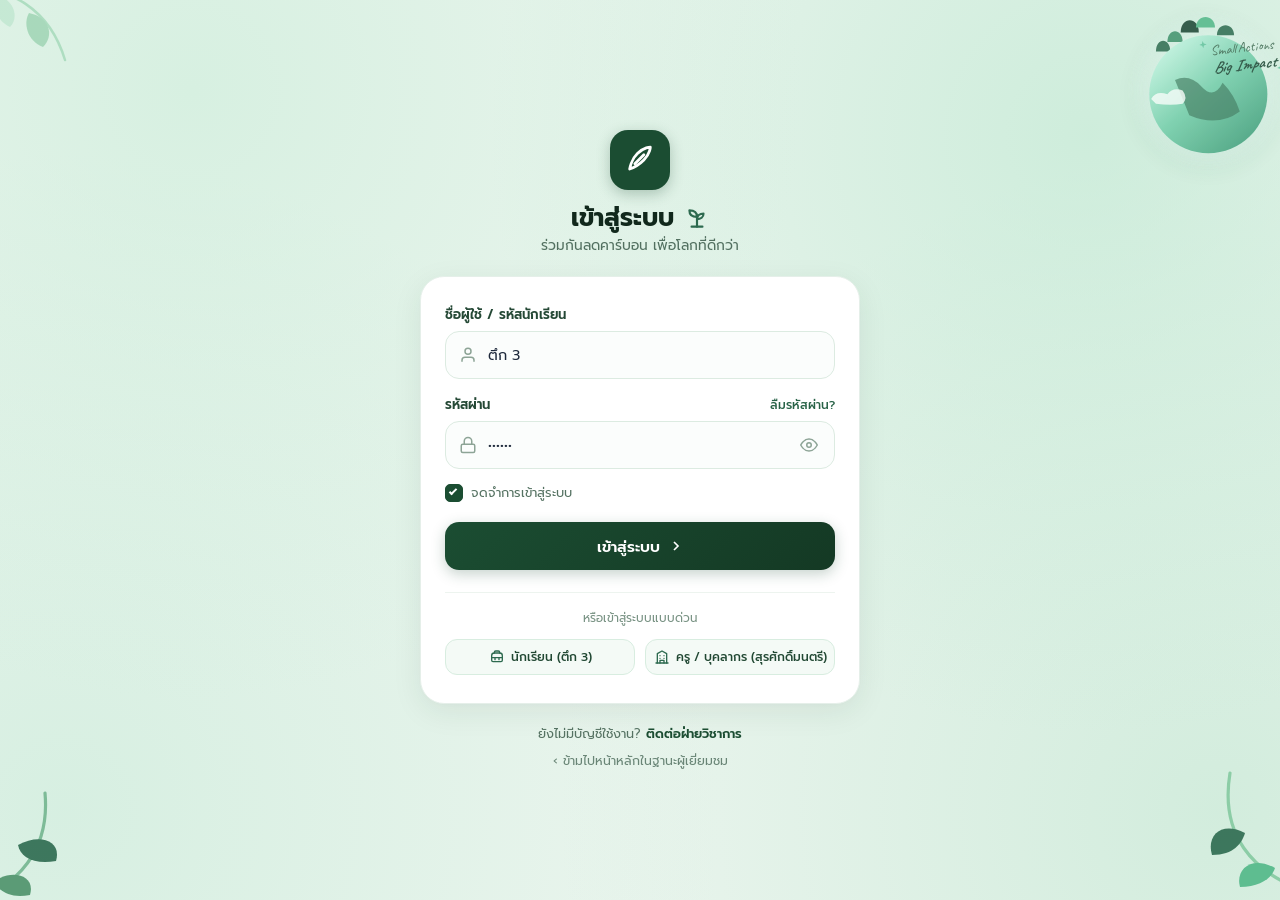
==== login.html @ 90982841 "Initial commit: FlukeBlind project files" ====
<!DOCTYPE html>
<html lang="th">
<head>
  <meta charset="UTF-8">
  <meta name="viewport" content="width=device-width, initial-scale=1.0, maximum-scale=1.0, user-scalable=no, viewport-fit=cover">
  <meta name="mobile-web-app-capable" content="yes">
  <meta name="apple-mobile-web-app-capable" content="yes">
  <meta name="apple-mobile-web-app-status-bar-style" content="black-translucent">
  <meta name="theme-color" content="#ebf5ee">
  <title>เข้าสู่ระบบ - ระบบติดตามการปล่อยคาร์บอน</title>
  
  <!-- Google Fonts: Prompt for Thai typography & Caveat for handwriting -->
  <link rel="preconnect" href="https://fonts.googleapis.com">
  <link rel="preconnect" href="https://fonts.gstatic.com" crossorigin>
  <link href="https://fonts.googleapis.com/css2?family=Prompt:ital,wght@0,300;0,400;0,500;0,600;0,700;1,400&family=Caveat:wght@600;700&display=swap" rel="stylesheet">
  <link rel="stylesheet" href="login.css">
</head>
<body>

  <!-- Natural Background Elements & Illustrations -->
  <div class="bg-decorations" aria-hidden="true">
    <!-- Top Right Earth Artwork -->
    <div class="decor-top-right">
      <div class="slogan-container">
        <span class="sparkle s1">
          <svg viewBox="0 0 24 24" fill="currentColor"><path d="M12 2l2.5 7.5L22 12l-7.5 2.5L12 22l-2.5-7.5L2 12l7.5-2.5L12 2z"/></svg>
        </span>
        <div class="slogan-handwritten">
          <span>Small Actions</span>
          <em>Big Impact</em>
        </div>
        <span class="sparkle s2">
          <svg viewBox="0 0 24 24" fill="currentColor"><path d="M12 2l2.5 7.5L22 12l-7.5 2.5L12 22l-2.5-7.5L2 12l7.5-2.5L12 2z"/></svg>
        </span>
      </div>
      <svg class="earth-art" viewBox="0 0 260 210" fill="none">
        <defs>
          <linearGradient id="globeGrad" x1="20%" y1="10%" x2="90%" y2="90%">
            <stop offset="0%" stop-color="#bbf0dc" />
            <stop offset="45%" stop-color="#72cca9" />
            <stop offset="100%" stop-color="#3d9b77" />
          </linearGradient>
          <radialGradient id="haloGrad" cx="50%" cy="50%" r="50%">
            <stop offset="50%" stop-color="#e2f6ee" stop-opacity="0.9" />
            <stop offset="100%" stop-color="#e2f6ee" stop-opacity="0" />
          </radialGradient>
        </defs>
        <circle cx="165" cy="115" r="85" fill="url(#haloGrad)" />
        <path d="M110 75 C110 60, 125 60, 125 75 Z" fill="#2d6a4f" />
        <path d="M122 65 C122 50, 138 50, 138 65 Z" fill="#40916c" />
        <path d="M136 55 C136 38, 155 38, 155 55 Z" fill="#1b4332" />
        <path d="M152 50 C152 35, 172 35, 172 50 Z" fill="#52b788" />
        <path d="M174 58 C174 44, 192 44, 192 58 Z" fill="#2d6a4f" />
        <circle cx="165" cy="120" r="62" fill="url(#globeGrad)" />
        <path d="M130 105 Q145 98 158 112 T180 108 Q192 120 198 138 Q175 155 145 142 Z" fill="#2d6a4f" opacity="0.65" />
        <path d="M105 125 Q110 116 122 120 Q128 112 138 116 Q144 124 138 130 Q126 132 110 130 Z" fill="#ffffff" opacity="0.8" />
      </svg>
    </div>

    <!-- Top Left Leaves -->
    <div class="decor-top-left">
      <svg width="190" height="190" viewBox="0 0 190 190" fill="none">
        <path d="M-10 15 C35 10 75 35 90 85" stroke="#a3d9b8" stroke-width="2.5" stroke-linecap="round"/>
        <path d="M22 20 C38 24 45 42 35 52 C22 46 16 30 22 20 Z" fill="#c0e6d0"/>
        <path d="M54 38 C74 42 80 60 68 72 C52 66 48 48 54 38 Z" fill="#9cd3b1"/>
      </svg>
    </div>

    <!-- Bottom Left Leaves -->
    <div class="decor-bottom-left">
      <svg width="170" height="170" viewBox="0 0 170 170" fill="none">
        <path d="M-15 160 C40 145 70 105 65 50" stroke="#74b590" stroke-width="3.2" stroke-linecap="round"/>
        <path d="M15 138 C32 126 56 132 50 152 C30 156 18 148 15 138 Z" fill="#4d926a"/>
        <path d="M38 102 C60 90 82 98 76 118 C54 122 40 114 38 102 Z" fill="#2d6a4f"/>
      </svg>
    </div>

    <!-- Bottom Right Leaves -->
    <div class="decor-bottom-right">
      <svg width="180" height="180" viewBox="0 0 180 180" fill="none">
        <path d="M190 160 C130 140 100 100 110 40" stroke="#84c9a0" stroke-width="3.2" stroke-linecap="round"/>
        <path d="M155 135 C132 122 115 136 120 154 C140 154 152 145 155 135 Z" fill="#52b788"/>
        <path d="M125 100 C102 88 86 102 92 122 C114 122 122 110 125 100 Z" fill="#2d6a4f"/>
      </svg>
    </div>
  </div>

  <!-- Main Login Container -->
  <main class="login-wrapper">
    
    <!-- Branding Header -->
    <header class="login-header">
      <div class="brand-logo" title="Logo">
        <svg viewBox="0 0 28 28" fill="none" class="brand-icon">
          <path d="M6 21C6 21 7 14 12 9C17 4 22 4 22 4C22 4 22 9 17 14C12 19 6 21 6 21Z" stroke="white" stroke-width="2.2" stroke-linecap="round" stroke-linejoin="round"/>
          <path d="M10 17L17 10" stroke="white" stroke-width="2.2" stroke-linecap="round"/>
        </svg>
      </div>
      <h1 class="login-title">เข้าสู่ระบบ <svg class="title-sprout" viewBox="0 0 24 24" fill="none" stroke="currentColor" stroke-width="2" stroke-linecap="round" stroke-linejoin="round" aria-hidden="true"><path d="M7 20h10"/><path d="M12 20V11"/><path d="M12 11C12 7 9 5 5 5c0 4 3 6 7 6z"/><path d="M12 13c0-3 2.5-5 6-5 0 3-2.5 5-6 5z"/></svg></h1>
      <p class="login-subtitle">ร่วมกันลดคาร์บอน เพื่อโลกที่ดีกว่า</p>
    </header>

    <!-- Login Card Form -->
    <section class="login-card">
      <form id="loginForm" class="login-form" onsubmit="handleLogin(event)">
        
        <!-- Username / Email Input -->
        <div class="form-group">
          <label for="username" class="form-label">ชื่อผู้ใช้ / รหัสนักเรียน</label>
          <div class="input-container">
            <span class="input-icon">
              <svg viewBox="0 0 24 24" fill="none" stroke="currentColor" stroke-width="2">
                <path d="M20 21v-2a4 4 0 0 0-4-4H8a4 4 0 0 0-4 4v2"></path>
                <circle cx="12" cy="7" r="4"></circle>
              </svg>
            </span>
            <input 
              type="text" 
              id="username" 
              name="username" 
              class="form-input" 
              placeholder="กรอกชื่อผู้ใช้ หรือ ตึก 3" 
              value="ตึก 3" 
              required
            />
          </div>
        </div>

        <!-- Password Input -->
        <div class="form-group">
          <div class="label-row">
            <label for="password" class="form-label">รหัสผ่าน</label>
            <a href="#forgot" class="forgot-link" onclick="showToast('กรุณาติดต่อผู้ดูแลระบบโรงเรียนเพื่อรีเซ็ตรหัสผ่าน')">ลืมรหัสผ่าน?</a>
          </div>
          <div class="input-container">
            <span class="input-icon">
              <svg viewBox="0 0 24 24" fill="none" stroke="currentColor" stroke-width="2">
                <rect x="3" y="11" width="18" height="11" rx="2" ry="2"></rect>
                <path d="M7 11V7a5 5 0 0 1 10 0v4"></path>
              </svg>
            </span>
            <input 
              type="password" 
              id="password" 
              name="password" 
              class="form-input" 
              placeholder="กรอกรหัสผ่านของคุณ" 
              value="123456" 
              required
            />
            <button type="button" class="toggle-password-btn" onclick="togglePasswordVisibility()" aria-label="แสดง/ซ่อนรหัสผ่าน">
              <svg id="eyeIcon" viewBox="0 0 24 24" fill="none" stroke="currentColor" stroke-width="2">
                <path d="M1 12s4-8 11-8 11 8 11 8-4 8-11 8-11-8-11-8z"></path>
                <circle cx="12" cy="12" r="3"></circle>
              </svg>
            </button>
          </div>
        </div>

        <!-- Remember Me Checkbox -->
        <div class="remember-row">
          <label class="checkbox-container">
            <input type="checkbox" id="rememberMe" checked />
            <span class="checkmark"></span>
            <span class="checkbox-label">จดจำการเข้าสู่ระบบ</span>
          </label>
        </div>

        <!-- Submit Button -->
        <button type="submit" id="submitBtn" class="btn-login-submit">
          <span class="btn-text">เข้าสู่ระบบ</span>
          <svg class="btn-arrow" viewBox="0 0 24 24" fill="none" stroke="currentColor" stroke-width="2.5">
            <polyline points="9 18 15 12 9 6"></polyline>
          </svg>
          <span class="spinner" aria-hidden="true"></span>
        </button>

      </form>

      <!-- Quick Mock Presets -->
      <div class="quick-login-section">
        <span class="divider-text">หรือเข้าสู่ระบบแบบด่วน</span>
        <div class="preset-buttons">
          <button type="button" class="preset-btn" onclick="quickLogin('ตึก 3', 'นักเรียน')">
            <span class="preset-icon">
              <svg viewBox="0 0 24 24" fill="none" stroke="currentColor" stroke-width="2" stroke-linecap="round" stroke-linejoin="round"><path d="M4 10a4 4 0 0 1 4-4h8a4 4 0 0 1 4 4v7a2 2 0 0 1-2 2H6a2 2 0 0 1-2-2v-7z"/><path d="M8 6V5a2 2 0 0 1 2-2h4a2 2 0 0 1 2 2v1"/><path d="M4 13h16"/><path d="M9 13v3"/><path d="M15 13v3"/></svg>
            </span>
            <span class="preset-label">นักเรียน (ตึก 3)</span>
          </button>
          <button type="button" class="preset-btn" onclick="quickLogin('อาจารย์สมศักดิ์ (สุรศักดิ์มนตรี)', 'ครู/บุคลากร')">
            <span class="preset-icon">
              <svg viewBox="0 0 24 24" fill="none" stroke="currentColor" stroke-width="2" stroke-linecap="round" stroke-linejoin="round"><path d="M3 21h18"/><path d="M5 21V7l7-4 7 4v14"/><path d="M9 21v-4h6v4"/><path d="M9 10h.01"/><path d="M15 10h.01"/><path d="M9 14h.01"/><path d="M15 14h.01"/></svg>
            </span>
            <span class="preset-label">ครู / บุคลากร (สุรศักดิ์มนตรี)</span>
          </button>
        </div>
      </div>

    </section>

    <!-- Footer Help & Back link -->
    <footer class="login-footer">
      <p class="register-hint">
        ยังไม่มีบัญชีใช้งาน? <a href="#register" class="register-link" onclick="showToast('ระบบรับสมัครผ่านโรงเรียนต้นสังกัด')">ติดต่อฝ่ายวิชาการ</a>
      </p>
      <a href="index.html" class="guest-link">‹ ข้ามไปหน้าหลักในฐานะผู้เยี่ยมชม</a>
    </footer>

  </main>

  <!-- Notification Toast -->
  <div id="loginToast" class="login-toast" role="alert"></div>

  <script>
    function togglePasswordVisibility() {
      const passwordInput = document.getElementById('password');
      const eyeIcon = document.getElementById('eyeIcon');
      if (passwordInput.type === 'password') {
        passwordInput.type = 'text';
        eyeIcon.innerHTML = `
          <path d="M17.94 17.94A10.07 10.07 0 0 1 12 20c-7 0-11-8-11-8a18.45 18.45 0 0 1 5.06-5.94M9.9 4.24A9.12 9.12 0 0 1 12 4c7 0 11 8 11 8a18.5 18.5 0 0 1-2.16 3.19m-6.72-1.07a3 3 0 1 1-4.24-4.24"></path>
          <line x1="1" y1="1" x2="23" y2="23"></line>
        `;
      } else {
        passwordInput.type = 'password';
        eyeIcon.innerHTML = `
          <path d="M1 12s4-8 11-8 11 8 11 8-4 8-11 8-11-8-11-8z"></path>
          <circle cx="12" cy="12" r="3"></circle>
        `;
      }
    }

    function handleLogin(event) {
      event.preventDefault();
      const submitBtn = document.getElementById('submitBtn');
      const username = document.getElementById('username').value.trim();

      if (!username) {
        showToast('กรุณากรอกชื่อผู้ใช้');
        return;
      }

      // Show loading spinner
      submitBtn.classList.add('loading');
      showToast('กำลังตรวจสอบข้อมูลเข้าสู่ระบบ...');

      setTimeout(() => {
        showToast(`ยินดีต้อนรับคุณ ${username}! กำลังพาไปหน้าหลัก...`);
        setTimeout(() => {
          window.location.href = 'index.html';
        }, 600);
      }, 700);
    }

    function quickLogin(user, role) {
      document.getElementById('username').value = user;
      document.getElementById('password').value = '123456';
      showToast(`เข้าสู่ระบบในฐานะ ${user} (${role})`);
      setTimeout(() => {
        window.location.href = 'index.html';
      }, 500);
    }

    let toastTimeout;
    function showToast(message) {
      const toast = document.getElementById('loginToast');
      toast.textContent = message;
      toast.classList.add('show');
      clearTimeout(toastTimeout);
      toastTimeout = setTimeout(() => {
        toast.classList.remove('show');
      }, 2600);
    }
  </script>
</body>
</html>
---- login.css ----
/* ==========================================================================
   Login Page Styling (ระบบติดตามการปล่อยคาร์บอน)
   Clean, Eco-Themed, Responsive Login Form
   ========================================================================== */

*, *::before, *::after {
  box-sizing: border-box;
  margin: 0;
  padding: 0;
}

:root {
  --primary-green: #1b4d32;
  --primary-green-hover: #133924;
  --accent-green: #2d6a4f;
  --accent-light: #e4f5ec;
  --mint-bg: #ebf5ee;
  --card-bg: #ffffff;
  --border-card: #e5efe9;
  --border-input: #dcebe1;
  --text-main: #1e293b;
  --text-muted: #64748b;
  --font-main: 'Prompt', -apple-system, BlinkMacSystemFont, "Segoe UI", Roboto, sans-serif;
  --shadow-card: 0 8px 30px rgba(22, 54, 38, 0.08), 0 2px 6px rgba(0, 0, 0, 0.02);
  --radius-card: 24px;
  --radius-pill: 9999px;
}

body {
  font-family: var(--font-main);
  background-color: var(--mint-bg);
  background-image: 
    radial-gradient(circle at 15% 10%, rgba(195, 235, 212, 0.5) 0%, transparent 45%),
    radial-gradient(circle at 85% 15%, rgba(182, 230, 204, 0.55) 0%, transparent 45%),
    radial-gradient(circle at 95% 90%, rgba(180, 226, 200, 0.45) 0%, transparent 45%),
    radial-gradient(circle at 5% 90%, rgba(190, 232, 210, 0.45) 0%, transparent 45%);
  background-attachment: fixed;
  color: var(--text-main);
  min-height: 100vh;
  display: flex;
  align-items: center;
  justify-content: center;
  position: relative;
  overflow-x: hidden;
  padding: 24px 16px;
  -webkit-font-smoothing: antialiased;
}

/* --------------------------------------------------------------------------
   Background Decorations
   -------------------------------------------------------------------------- */
.bg-decorations {
  position: fixed;
  inset: 0;
  pointer-events: none;
  z-index: 0;
  overflow: hidden;
}

.decor-top-right {
  position: absolute;
  top: -20px;
  right: -20px;
  width: 250px;
  height: 200px;
  opacity: 0.85;
}

.earth-art {
  width: 100%;
  height: 100%;
  filter: drop-shadow(0 6px 14px rgba(45, 106, 79, 0.12));
}

.slogan-container {
  position: absolute;
  top: 60px;
  right: 25px;
  z-index: 1;
  transform: rotate(-6deg);
}

.slogan-handwritten {
  font-family: 'Caveat', cursive, var(--font-main);
  font-size: 14px;
  line-height: 1.15;
  color: #38634b;
  text-align: right;
  display: flex;
  flex-direction: column;
  align-items: flex-end;
}

.slogan-handwritten em {
  font-size: 16px;
  font-weight: 700;
  color: #1b4332;
}

.sparkle {
  position: absolute;
  color: #62c29d;
  font-size: 9px;
  display: flex;
  align-items: center;
  justify-content: center;
}

.sparkle svg {
  width: 9px;
  height: 9px;
}

.sparkle.s1 { top: -4px; left: -11px; }
.sparkle.s2 { bottom: -2px; right: -9px; }

.decor-top-left {
  position: absolute;
  top: -25px;
  left: -25px;
  opacity: 0.8;
}

.decor-bottom-left {
  position: absolute;
  bottom: -20px;
  left: -20px;
  opacity: 0.9;
}

.decor-bottom-right {
  position: absolute;
  bottom: -20px;
  right: -20px;
  opacity: 0.9;
}

/* --------------------------------------------------------------------------
   Main Login Wrapper & Card
   -------------------------------------------------------------------------- */
.login-wrapper {
  position: relative;
  z-index: 1;
  width: 100%;
  max-width: 440px;
  display: flex;
  flex-direction: column;
  align-items: center;
  gap: 20px;
}

.login-header {
  text-align: center;
  display: flex;
  flex-direction: column;
  align-items: center;
}

.brand-logo {
  width: 60px;
  height: 60px;
  background: var(--primary-green);
  border-radius: 18px;
  display: flex;
  align-items: center;
  justify-content: center;
  box-shadow: 0 4px 14px rgba(27, 77, 50, 0.28);
  margin-bottom: 12px;
}

.brand-icon {
  width: 36px;
  height: 36px;
}

.login-title {
  font-size: 1.55rem;
  font-weight: 700;
  color: #11281c;
  line-height: 1.25;
}

.title-sprout {
  width: 26px;
  height: 26px;
  color: #2d6a4f;
  vertical-align: -5px;
  margin-left: 2px;
}

.login-subtitle {
  font-size: 0.86rem;
  color: #527060;
  margin-top: 3px;
}

.login-card {
  width: 100%;
  background: var(--card-bg);
  border: 1px solid var(--border-card);
  border-radius: var(--radius-card);
  box-shadow: var(--shadow-card);
  padding: 28px 24px;
}

/* --------------------------------------------------------------------------
   Form Fields
   -------------------------------------------------------------------------- */
.login-form {
  display: flex;
  flex-direction: column;
  gap: 16px;
}

.form-group {
  display: flex;
  flex-direction: column;
  gap: 6px;
}

.form-label {
  font-size: 0.82rem;
  font-weight: 600;
  color: #244835;
}

.label-row {
  display: flex;
  justify-content: space-between;
  align-items: center;
}

.forgot-link {
  font-size: 0.76rem;
  color: #276246;
  text-decoration: none;
  font-weight: 500;
  transition: color 0.15s;
}

.forgot-link:hover {
  text-decoration: underline;
  color: var(--primary-green);
}

.input-container {
  position: relative;
  display: flex;
  align-items: center;
  background: #fbfdfc;
  border: 1.5px solid var(--border-input);
  border-radius: 14px;
  height: 48px;
  padding: 0 12px;
  transition: all 0.2s ease;
}

.input-container:focus-within {
  border-color: #2d6a4f;
  background: #ffffff;
  box-shadow: 0 0 0 4px rgba(45, 106, 79, 0.12);
}

.input-icon {
  width: 20px;
  height: 20px;
  color: #8da496;
  display: flex;
  align-items: center;
  justify-content: center;
  flex-shrink: 0;
  margin-right: 10px;
}

.input-icon svg {
  width: 18px;
  height: 18px;
}

.form-input {
  border: none;
  outline: none;
  background: transparent;
  width: 100%;
  font-family: inherit;
  font-size: 0.9rem;
  color: var(--text-main);
}

.form-input::placeholder {
  color: #9cb0a4;
  font-size: 0.84rem;
}

.toggle-password-btn {
  background: transparent;
  border: none;
  cursor: pointer;
  color: #8da496;
  display: flex;
  align-items: center;
  justify-content: center;
  padding: 4px;
  border-radius: 6px;
  transition: color 0.2s;
}

.toggle-password-btn:hover {
  color: var(--primary-green);
}

.toggle-password-btn svg {
  width: 18px;
  height: 18px;
}

/* Checkbox */
.remember-row {
  display: flex;
  align-items: center;
  margin-top: -2px;
}

.checkbox-container {
  display: flex;
  align-items: center;
  position: relative;
  cursor: pointer;
  font-size: 0.8rem;
  color: #557262;
  user-select: none;
}

.checkbox-container input {
  position: absolute;
  opacity: 0;
  cursor: pointer;
  height: 0;
  width: 0;
}

.checkmark {
  height: 18px;
  width: 18px;
  background-color: #ffffff;
  border: 1.5px solid #bdd6c7;
  border-radius: 5px;
  margin-right: 8px;
  display: inline-block;
  position: relative;
  transition: all 0.2s;
}

.checkbox-container input:checked ~ .checkmark {
  background-color: var(--primary-green);
  border-color: var(--primary-green);
}

.checkmark::after {
  content: "";
  position: absolute;
  display: none;
  left: 5px;
  top: 2px;
  width: 4px;
  height: 8px;
  border: solid white;
  border-width: 0 2px 2px 0;
  transform: rotate(45deg);
}

.checkbox-container input:checked ~ .checkmark::after {
  display: block;
}

/* --------------------------------------------------------------------------
   Submit Button
   -------------------------------------------------------------------------- */
.btn-login-submit {
  background: linear-gradient(135deg, #1b4d32, #143924);
  color: #ffffff;
  border: none;
  height: 48px;
  border-radius: 14px;
  font-family: inherit;
  font-size: 0.95rem;
  font-weight: 600;
  cursor: pointer;
  display: flex;
  align-items: center;
  justify-content: center;
  gap: 8px;
  margin-top: 4px;
  box-shadow: 0 4px 14px rgba(27, 77, 50, 0.25);
  transition: all 0.2s ease;
  position: relative;
}

.btn-login-submit:hover {
  background: linear-gradient(135deg, #16402a, #0e2b1b);
  transform: translateY(-1px);
  box-shadow: 0 6px 18px rgba(27, 77, 50, 0.32);
}

.btn-login-submit:active {
  transform: scale(0.98);
}

.btn-arrow {
  width: 16px;
  height: 16px;
  transition: transform 0.2s;
}

.btn-login-submit:hover .btn-arrow {
  transform: translateX(3px);
}

.spinner {
  display: none;
  width: 18px;
  height: 18px;
  border: 2px solid rgba(255, 255, 255, 0.3);
  border-top-color: #ffffff;
  border-radius: 50%;
  animation: spin 0.6s linear infinite;
}

.btn-login-submit.loading .btn-text,
.btn-login-submit.loading .btn-arrow {
  display: none;
}

.btn-login-submit.loading .spinner {
  display: inline-block;
}

@keyframes spin {
  to { transform: rotate(360deg); }
}

/* --------------------------------------------------------------------------
   Quick Mock Presets
   -------------------------------------------------------------------------- */
.quick-login-section {
  margin-top: 22px;
  border-top: 1px solid #edf4ef;
  padding-top: 16px;
  text-align: center;
}

.divider-text {
  font-size: 0.74rem;
  color: #789283;
  display: block;
  margin-bottom: 12px;
}

.preset-buttons {
  display: grid;
  grid-template-columns: 1fr 1fr;
  gap: 10px;
}

.preset-btn {
  background: #f4faf6;
  border: 1px solid #d8ede0;
  border-radius: 12px;
  padding: 8px 6px;
  display: flex;
  align-items: center;
  justify-content: center;
  gap: 6px;
  font-family: inherit;
  font-size: 0.76rem;
  font-weight: 500;
  color: #214833;
  cursor: pointer;
  transition: all 0.2s ease;
}

.preset-btn:hover {
  background: #e6f6ec;
  border-color: #bce5cb;
  transform: translateY(-1px);
}

.preset-icon {
  font-size: 1rem;
  display: flex;
  align-items: center;
  justify-content: center;
}

.preset-icon svg {
  width: 16px;
  height: 16px;
  color: #2d6a4f;
}

/* --------------------------------------------------------------------------
   Footer links
   -------------------------------------------------------------------------- */
.login-footer {
  text-align: center;
  display: flex;
  flex-direction: column;
  gap: 8px;
}

.register-hint {
  font-size: 0.8rem;
  color: #557262;
}

.register-link {
  color: #1b4d32;
  font-weight: 600;
  text-decoration: none;
}

.register-link:hover {
  text-decoration: underline;
}

.guest-link {
  font-size: 0.78rem;
  color: #698576;
  text-decoration: none;
  transition: color 0.15s;
}

.guest-link:hover {
  color: #1b4d32;
  text-decoration: underline;
}

/* --------------------------------------------------------------------------
   Toast Notification
   -------------------------------------------------------------------------- */
.login-toast {
  position: fixed;
  top: 20px;
  left: 50%;
  transform: translateX(-50%) translateY(-30px);
  background: rgba(20, 48, 34, 0.94);
  backdrop-filter: blur(8px);
  color: #ffffff;
  padding: 8px 18px;
  border-radius: 99px;
  font-family: inherit;
  font-size: 0.82rem;
  font-weight: 500;
  box-shadow: 0 6px 18px rgba(0, 0, 0, 0.18);
  opacity: 0;
  pointer-events: none;
  transition: all 0.25s cubic-bezier(0.16, 1, 0.3, 1);
  z-index: 1000;
  white-space: nowrap;
}

.login-toast.show {
  opacity: 1;
  transform: translateX(-50%) translateY(0);
}
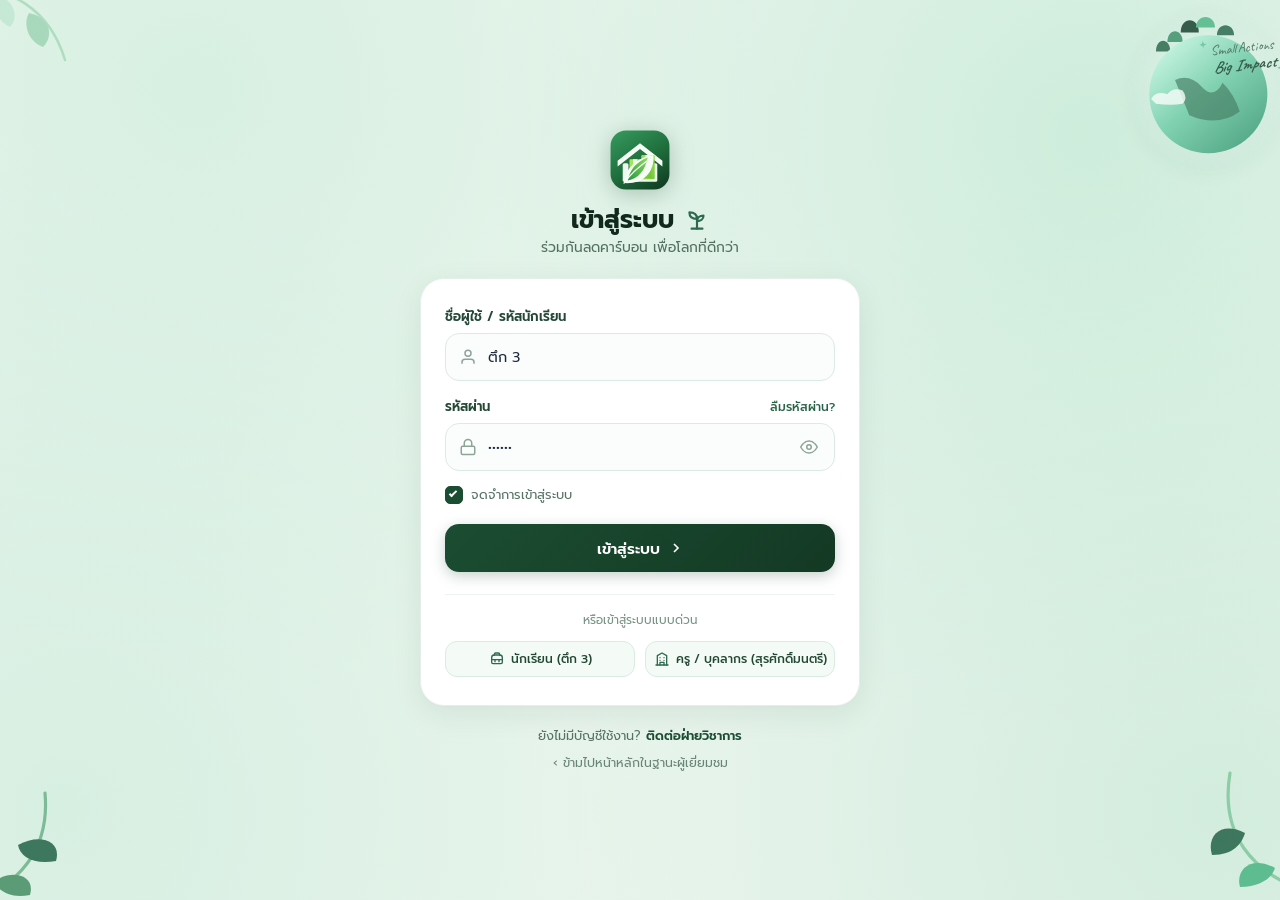
==== commit 73c7a01c: "Add brand logo, interactive saved-places map, road routing, and dark theme - Replace inline leaf bad" ====
--- a/login.html
+++ b/login.html
@@ -91,10 +91,7 @@
     <!-- Branding Header -->
     <header class="login-header">
       <div class="brand-logo" title="Logo">
-        <svg viewBox="0 0 28 28" fill="none" class="brand-icon">
-          <path d="M6 21C6 21 7 14 12 9C17 4 22 4 22 4C22 4 22 9 17 14C12 19 6 21 6 21Z" stroke="white" stroke-width="2.2" stroke-linecap="round" stroke-linejoin="round"/>
-          <path d="M10 17L17 10" stroke="white" stroke-width="2.2" stroke-linecap="round"/>
-        </svg>
+        <img src="assets/logo.svg" alt="Green School Warehouse" class="brand-icon">
       </div>
       <h1 class="login-title">เข้าสู่ระบบ <svg class="title-sprout" viewBox="0 0 24 24" fill="none" stroke="currentColor" stroke-width="2" stroke-linecap="round" stroke-linejoin="round" aria-hidden="true"><path d="M7 20h10"/><path d="M12 20V11"/><path d="M12 11C12 7 9 5 5 5c0 4 3 6 7 6z"/><path d="M12 13c0-3 2.5-5 6-5 0 3-2.5 5-6 5z"/></svg></h1>
       <p class="login-subtitle">ร่วมกันลดคาร์บอน เพื่อโลกที่ดีกว่า</p>
--- a/login.css
+++ b/login.css
@@ -157,20 +157,22 @@
 }
 
 .brand-logo {
-  width: 60px;
-  height: 60px;
-  background: var(--primary-green);
-  border-radius: 18px;
-  display: flex;
-  align-items: center;
-  justify-content: center;
-  box-shadow: 0 4px 14px rgba(27, 77, 50, 0.28);
+  width: 64px;
+  height: 64px;
+  background: transparent;
+  border-radius: 0;
+  display: flex;
+  align-items: center;
+  justify-content: center;
+  filter: drop-shadow(0 4px 11px rgba(27, 77, 50, 0.28));
   margin-bottom: 12px;
 }
 
 .brand-icon {
-  width: 36px;
-  height: 36px;
+  width: 100%;
+  height: 100%;
+  display: block;
+  object-fit: contain;
 }
 
 .login-title {
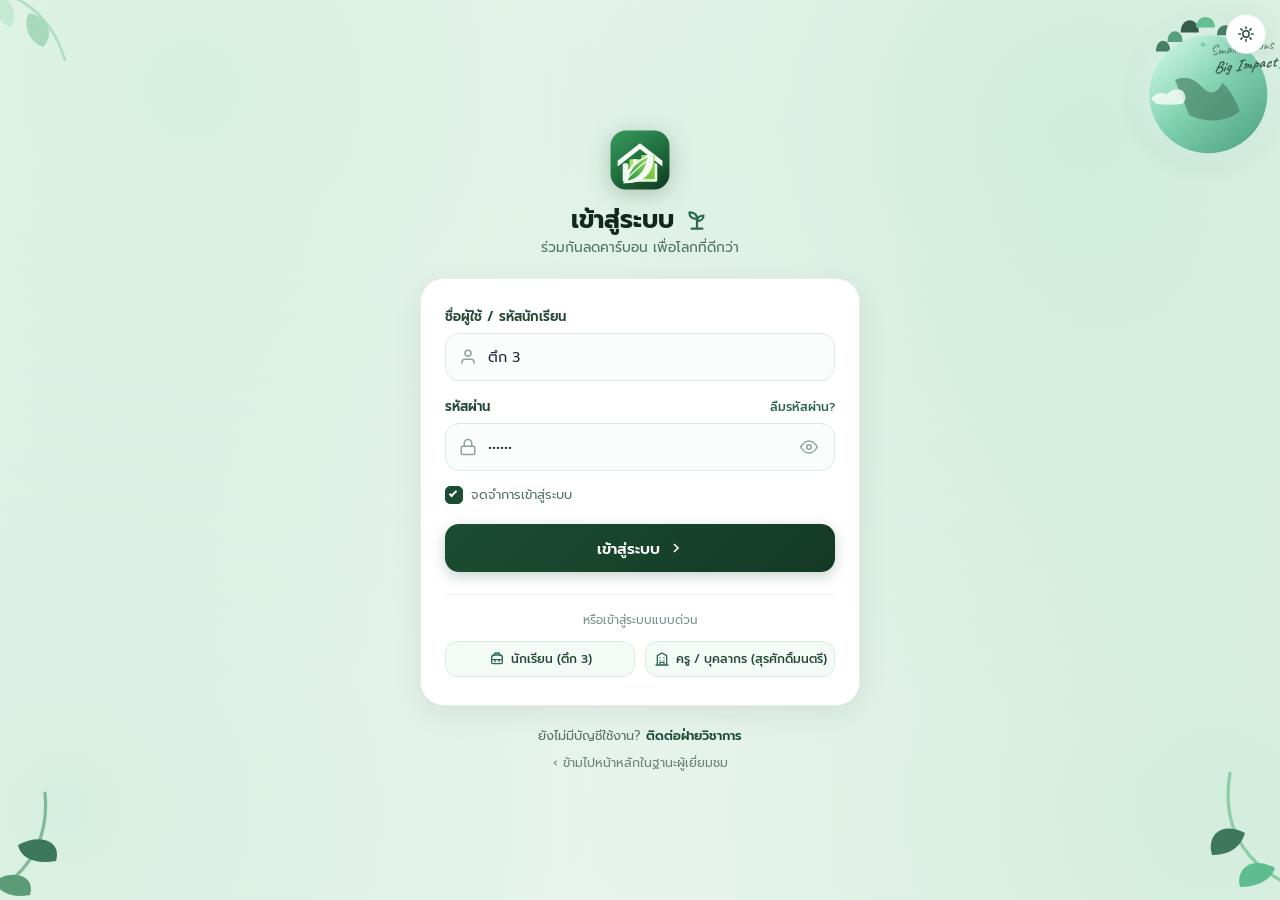
==== commit 8e1d6862: "Add dark mode to login page (synced with main page via localStorage 'flukeblind-theme')" ====
--- a/login.html
+++ b/login.html
@@ -14,8 +14,29 @@
   <link rel="preconnect" href="https://fonts.gstatic.com" crossorigin>
   <link href="https://fonts.googleapis.com/css2?family=Prompt:ital,wght@0,300;0,400;0,500;0,600;0,700;1,400&family=Caveat:wght@600;700&display=swap" rel="stylesheet">
   <link rel="stylesheet" href="login.css">
+  <script>
+    // Sync theme with index.html (same key) before first paint to avoid flash
+    (function () {
+      try {
+        var t = localStorage.getItem('flukeblind-theme');
+        if (!t && window.matchMedia && window.matchMedia('(prefers-color-scheme: dark)').matches) t = 'dark';
+        document.documentElement.setAttribute('data-theme', t === 'dark' ? 'dark' : 'light');
+      } catch (e) { document.documentElement.setAttribute('data-theme', 'light'); }
+    })();
+  </script>
 </head>
 <body>
+
+  <!-- Theme toggle (synced with main page via localStorage 'flukeblind-theme') -->
+  <button class="login-theme-toggle" id="btn-login-theme" title="เปลี่ยนธีม สว่าง/มืด" aria-label="เปลี่ยนธีม" aria-pressed="false">
+    <svg class="theme-icon theme-icon-sun" viewBox="0 0 24 24" fill="none" stroke="currentColor" stroke-width="2" stroke-linecap="round">
+      <circle cx="12" cy="12" r="4.2" />
+      <path d="M12 2.5v2.2M12 19.3v2.2M2.5 12h2.2M19.3 12h2.2M5.2 5.2l1.6 1.6M17.2 17.2l1.6 1.6M18.8 5.2l-1.6 1.6M6.8 17.2l-1.6 1.6" />
+    </svg>
+    <svg class="theme-icon theme-icon-moon" viewBox="0 0 24 24" fill="none" stroke="currentColor" stroke-width="2" stroke-linecap="round" stroke-linejoin="round">
+      <path d="M20 14.5A8.5 8.5 0 1 1 9.5 4a6.8 6.8 0 0 0 10.5 10.5Z" />
+    </svg>
+  </button>
 
   <!-- Natural Background Elements & Illustrations -->
   <div class="bg-decorations" aria-hidden="true">
@@ -209,6 +230,33 @@
   <div id="loginToast" class="login-toast" role="alert"></div>
 
   <script>
+    // Theme toggle — synced with index.html via localStorage key 'flukeblind-theme'
+    (function () {
+      var KEY = 'flukeblind-theme';
+      var btn = document.getElementById('btn-login-theme');
+      function apply(t) {
+        var dark = t === 'dark';
+        document.documentElement.setAttribute('data-theme', dark ? 'dark' : 'light');
+        if (btn) {
+          btn.setAttribute('aria-pressed', String(dark));
+          btn.title = dark ? 'เปลี่ยนเป็นธีมสว่าง' : 'เปลี่ยนเป็นธีมมืด';
+        }
+        var meta = document.querySelector('meta[name="theme-color"]');
+        if (meta) meta.setAttribute('content', dark ? '#0b120e' : '#ebf5ee');
+      }
+      try {
+        var saved = localStorage.getItem(KEY);
+        if (saved) apply(saved);
+        else if (btn) btn.setAttribute('aria-pressed', String(document.documentElement.getAttribute('data-theme') === 'dark'));
+      } catch (e) { /* ignore */ }
+      if (btn) btn.addEventListener('click', function () {
+        var next = document.documentElement.getAttribute('data-theme') === 'dark' ? 'light' : 'dark';
+        apply(next);
+        try { localStorage.setItem(KEY, next); } catch (e) { /* ignore */ }
+        showToast(next === 'dark' ? 'เปลี่ยนเป็นธีมมืดแล้ว' : 'เปลี่ยนเป็นธีมสว่างแล้ว');
+      });
+    })();
+
     function togglePasswordVisibility() {
       const passwordInput = document.getElementById('password');
       const eyeIcon = document.getElementById('eyeIcon');
--- a/login.css
+++ b/login.css
@@ -24,6 +24,79 @@
   --shadow-card: 0 8px 30px rgba(22, 54, 38, 0.08), 0 2px 6px rgba(0, 0, 0, 0.02);
   --radius-card: 24px;
   --radius-pill: 9999px;
+}
+
+/* --------------------------------------------------------------------------
+   Dark theme — same tokens as style.css (synced via localStorage key
+   'flukeblind-theme' + html[data-theme="dark"])
+   -------------------------------------------------------------------------- */
+html[data-theme="dark"] {
+  --primary-green: #4ade80;
+  --primary-green-hover: #22c55e;
+  --accent-green: #34d399;
+  --accent-light: #16301f;
+  --mint-bg: #0b120e;
+  --card-bg: #141c17;
+  --border-card: #24322a;
+  --border-input: #2b3a31;
+  --text-main: #e6f0e9;
+  --text-muted: #9db3a6;
+  --shadow-card: 0 8px 30px rgba(0, 0, 0, 0.45), 0 2px 6px rgba(0, 0, 0, 0.3);
+}
+
+html[data-theme="dark"] body {
+  background-image:
+    radial-gradient(circle at 15% 10%, rgba(34, 90, 60, 0.35) 0%, transparent 45%),
+    radial-gradient(circle at 85% 15%, rgba(28, 78, 52, 0.4) 0%, transparent 45%),
+    radial-gradient(circle at 95% 90%, rgba(26, 72, 48, 0.32) 0%, transparent 45%),
+    radial-gradient(circle at 5% 90%, rgba(30, 82, 54, 0.32) 0%, transparent 45%);
+  color-scheme: dark;
+}
+
+/* Theme toggle button (top-right, same behaviour as main page) */
+.login-theme-toggle {
+  position: fixed;
+  top: calc(14px + env(safe-area-inset-top));
+  right: calc(14px + env(safe-area-inset-right));
+  z-index: 10;
+  width: 40px;
+  height: 40px;
+  display: flex;
+  align-items: center;
+  justify-content: center;
+  border-radius: 50%;
+  border: 1px solid var(--border-card);
+  background: var(--card-bg);
+  color: #2b4d3a;
+  cursor: pointer;
+  box-shadow: var(--shadow-card);
+  transition: transform 0.2s ease, background 0.2s ease;
+}
+
+.login-theme-toggle:hover { transform: translateY(-1px); }
+
+html[data-theme="dark"] .login-theme-toggle { color: #b9d6c5; }
+
+.login-theme-toggle .theme-icon {
+  width: 18px;
+  height: 18px;
+  transition: opacity 0.25s ease, transform 0.35s ease;
+}
+
+.login-theme-toggle .theme-icon-moon {
+  position: absolute;
+  opacity: 0;
+  transform: rotate(-70deg) scale(0.6);
+}
+
+html[data-theme="dark"] .login-theme-toggle .theme-icon-sun {
+  opacity: 0;
+  transform: rotate(70deg) scale(0.6);
+}
+
+html[data-theme="dark"] .login-theme-toggle .theme-icon-moon {
+  opacity: 1;
+  transform: rotate(0) scale(1);
 }
 
 body {
@@ -565,3 +638,43 @@
   opacity: 1;
   transform: translateX(-50%) translateY(0);
 }
+
+/* --------------------------------------------------------------------------
+   Dark mode overrides for hardcoded light surfaces
+   -------------------------------------------------------------------------- */
+html[data-theme="dark"] .login-title { color: #eaf5ee; }
+html[data-theme="dark"] .title-sprout { color: #34d399; }
+html[data-theme="dark"] .login-subtitle { color: #9db3a6; }
+html[data-theme="dark"] .form-label { color: #c4d8cb; }
+html[data-theme="dark"] .forgot-link { color: #4ade80; }
+html[data-theme="dark"] .input-container { background: #18211b; }
+html[data-theme="dark"] .input-container:focus-within {
+  background: #141c17;
+  border-color: #34d399;
+  box-shadow: 0 0 0 4px rgba(52, 211, 153, 0.15);
+}
+html[data-theme="dark"] .input-icon,
+html[data-theme="dark"] .toggle-password-btn { color: #7d9186; }
+html[data-theme="dark"] .toggle-password-btn:hover { color: #4ade80; }
+html[data-theme="dark"] .form-input::placeholder { color: #7d9186; }
+html[data-theme="dark"] .checkbox-container { color: #9db3a6; }
+html[data-theme="dark"] .checkmark { background-color: #18211b; border-color: #2b3a31; }
+html[data-theme="dark"] .quick-login-section { border-top-color: #24322a; }
+html[data-theme="dark"] .divider-text { color: #7d9186; }
+html[data-theme="dark"] .preset-btn {
+  background: #18211b;
+  border-color: #2b3a31;
+  color: #c4d8cb;
+}
+html[data-theme="dark"] .preset-btn:hover {
+  background: #1d2721;
+  border-color: #34d399;
+}
+html[data-theme="dark"] .preset-icon svg { color: #34d399; }
+html[data-theme="dark"] .register-hint { color: #9db3a6; }
+html[data-theme="dark"] .register-link { color: #4ade80; }
+html[data-theme="dark"] .guest-link { color: #7d9186; }
+html[data-theme="dark"] .guest-link:hover { color: #4ade80; }
+html[data-theme="dark"] .slogan-handwritten { color: #9db3a6; }
+html[data-theme="dark"] .slogan-handwritten em { color: #d3e8da; }
+html[data-theme="dark"] .bg-decorations { opacity: 0.55; }
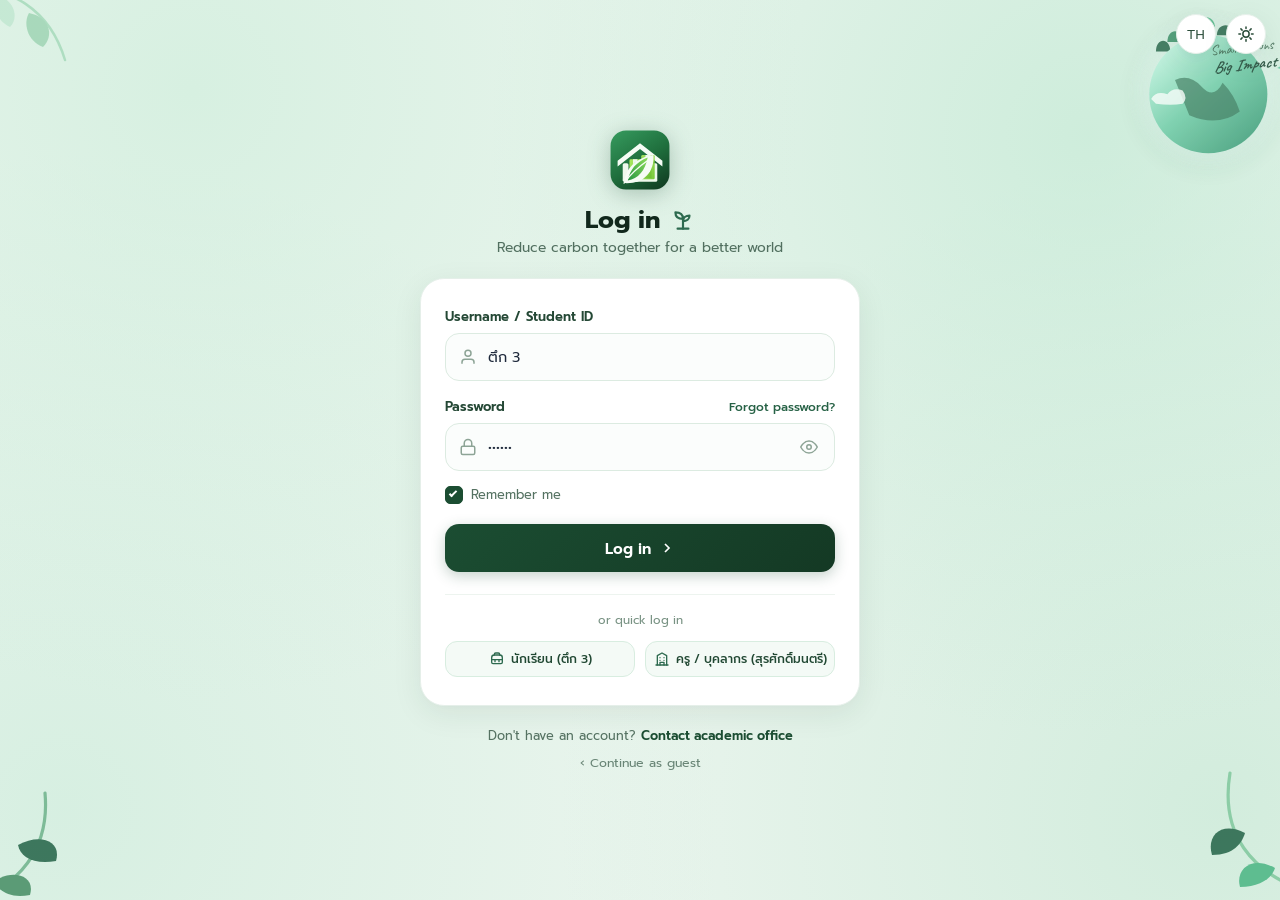
==== commit 7485361f: "Fix English translation for emissions-by-category breakdown" ====
--- a/login.html
+++ b/login.html
@@ -15,7 +15,14 @@
   <link href="https://fonts.googleapis.com/css2?family=Prompt:ital,wght@0,300;0,400;0,500;0,600;0,700;1,400&family=Caveat:wght@600;700&display=swap" rel="stylesheet">
   <link rel="stylesheet" href="login.css">
   <script>
-    // Sync theme with index.html (same key) before first paint to avoid flash
+    // Sync theme + lang with index.html before first paint to avoid flash
+    (function () {
+      try {
+        var l = localStorage.getItem('flukeblind-lang') ||
+          ((navigator.language || 'th').toLowerCase().indexOf('en') === 0 ? 'en' : 'th');
+        document.documentElement.setAttribute('lang', l === 'en' ? 'en' : 'th');
+      } catch (e) {}
+    })();
     (function () {
       try {
         var t = localStorage.getItem('flukeblind-theme');
@@ -27,7 +34,8 @@
 </head>
 <body>
 
-  <!-- Theme toggle (synced with main page via localStorage 'flukeblind-theme') -->
+  <!-- Theme + lang toggles -->
+  <button class="login-theme-toggle lang-toggle-btn" id="btn-login-lang" aria-label="Switch language" style="right:64px;">EN</button>
   <button class="login-theme-toggle" id="btn-login-theme" title="เปลี่ยนธีม สว่าง/มืด" aria-label="เปลี่ยนธีม" aria-pressed="false">
     <svg class="theme-icon theme-icon-sun" viewBox="0 0 24 24" fill="none" stroke="currentColor" stroke-width="2" stroke-linecap="round">
       <circle cx="12" cy="12" r="4.2" />
@@ -114,8 +122,8 @@
       <div class="brand-logo" title="Logo">
         <img src="assets/logo.svg" alt="Green School Warehouse" class="brand-icon">
       </div>
-      <h1 class="login-title">เข้าสู่ระบบ <svg class="title-sprout" viewBox="0 0 24 24" fill="none" stroke="currentColor" stroke-width="2" stroke-linecap="round" stroke-linejoin="round" aria-hidden="true"><path d="M7 20h10"/><path d="M12 20V11"/><path d="M12 11C12 7 9 5 5 5c0 4 3 6 7 6z"/><path d="M12 13c0-3 2.5-5 6-5 0 3-2.5 5-6 5z"/></svg></h1>
-      <p class="login-subtitle">ร่วมกันลดคาร์บอน เพื่อโลกที่ดีกว่า</p>
+      <h1 class="login-title"><span data-i18n="login.title">เข้าสู่ระบบ</span> <svg class="title-sprout" viewBox="0 0 24 24" fill="none" stroke="currentColor" stroke-width="2" stroke-linecap="round" stroke-linejoin="round" aria-hidden="true"><path d="M7 20h10"/><path d="M12 20V11"/><path d="M12 11C12 7 9 5 5 5c0 4 3 6 7 6z"/><path d="M12 13c0-3 2.5-5 6-5 0 3-2.5 5-6 5z"/></svg></h1>
+      <p class="login-subtitle" data-i18n="login.sub">ร่วมกันลดคาร์บอน เพื่อโลกที่ดีกว่า</p>
     </header>
 
     <!-- Login Card Form -->
@@ -124,7 +132,7 @@
         
         <!-- Username / Email Input -->
         <div class="form-group">
-          <label for="username" class="form-label">ชื่อผู้ใช้ / รหัสนักเรียน</label>
+          <label for="username" class="form-label" data-i18n="login.user">ชื่อผู้ใช้ / รหัสนักเรียน</label>
           <div class="input-container">
             <span class="input-icon">
               <svg viewBox="0 0 24 24" fill="none" stroke="currentColor" stroke-width="2">
@@ -137,6 +145,7 @@
               id="username" 
               name="username" 
               class="form-input" 
+              data-i18n-ph="login.user.ph"
               placeholder="กรอกชื่อผู้ใช้ หรือ ตึก 3" 
               value="ตึก 3" 
               required
@@ -147,8 +156,8 @@
         <!-- Password Input -->
         <div class="form-group">
           <div class="label-row">
-            <label for="password" class="form-label">รหัสผ่าน</label>
-            <a href="#forgot" class="forgot-link" onclick="showToast('กรุณาติดต่อผู้ดูแลระบบโรงเรียนเพื่อรีเซ็ตรหัสผ่าน')">ลืมรหัสผ่าน?</a>
+            <label for="password" class="form-label" data-i18n="login.pass">รหัสผ่าน</label>
+            <a href="#forgot" class="forgot-link" data-i18n="login.forgot" onclick="showToast('กรุณาติดต่อผู้ดูแลระบบโรงเรียนเพื่อรีเซ็ตรหัสผ่าน')">ลืมรหัสผ่าน?</a>
           </div>
           <div class="input-container">
             <span class="input-icon">
@@ -162,6 +171,7 @@
               id="password" 
               name="password" 
               class="form-input" 
+              data-i18n-ph="login.pass.ph"
               placeholder="กรอกรหัสผ่านของคุณ" 
               value="123456" 
               required
@@ -180,13 +190,13 @@
           <label class="checkbox-container">
             <input type="checkbox" id="rememberMe" checked />
             <span class="checkmark"></span>
-            <span class="checkbox-label">จดจำการเข้าสู่ระบบ</span>
+            <span class="checkbox-label" data-i18n="login.remember">จดจำการเข้าสู่ระบบ</span>
           </label>
         </div>
 
         <!-- Submit Button -->
         <button type="submit" id="submitBtn" class="btn-login-submit">
-          <span class="btn-text">เข้าสู่ระบบ</span>
+          <span class="btn-text" data-i18n="login.submit">เข้าสู่ระบบ</span>
           <svg class="btn-arrow" viewBox="0 0 24 24" fill="none" stroke="currentColor" stroke-width="2.5">
             <polyline points="9 18 15 12 9 6"></polyline>
           </svg>
@@ -197,7 +207,7 @@
 
       <!-- Quick Mock Presets -->
       <div class="quick-login-section">
-        <span class="divider-text">หรือเข้าสู่ระบบแบบด่วน</span>
+        <span class="divider-text" data-i18n="login.quick">หรือเข้าสู่ระบบแบบด่วน</span>
         <div class="preset-buttons">
           <button type="button" class="preset-btn" onclick="quickLogin('ตึก 3', 'นักเรียน')">
             <span class="preset-icon">
@@ -219,9 +229,9 @@
     <!-- Footer Help & Back link -->
     <footer class="login-footer">
       <p class="register-hint">
-        ยังไม่มีบัญชีใช้งาน? <a href="#register" class="register-link" onclick="showToast('ระบบรับสมัครผ่านโรงเรียนต้นสังกัด')">ติดต่อฝ่ายวิชาการ</a>
+        <span data-i18n="login.noacc">ยังไม่มีบัญชีใช้งาน?</span> <a href="#register" class="register-link" data-i18n="login.contact" onclick="showToast('ระบบรับสมัครผ่านโรงเรียนต้นสังกัด')">ติดต่อฝ่ายวิชาการ</a>
       </p>
-      <a href="index.html" class="guest-link">‹ ข้ามไปหน้าหลักในฐานะผู้เยี่ยมชม</a>
+      <a href="index.html" class="guest-link" data-i18n="login.guest">‹ ข้ามไปหน้าหลักในฐานะผู้เยี่ยมชม</a>
     </footer>
 
   </main>
@@ -229,6 +239,7 @@
   <!-- Notification Toast -->
   <div id="loginToast" class="login-toast" role="alert"></div>
 
+  <script src="i18n.js"></script>
   <script>
     // Theme toggle — synced with index.html via localStorage key 'flukeblind-theme'
     (function () {
@@ -253,8 +264,17 @@
         var next = document.documentElement.getAttribute('data-theme') === 'dark' ? 'light' : 'dark';
         apply(next);
         try { localStorage.setItem(KEY, next); } catch (e) { /* ignore */ }
-        showToast(next === 'dark' ? 'เปลี่ยนเป็นธีมมืดแล้ว' : 'เปลี่ยนเป็นธีมสว่างแล้ว');
+        var L = window.i18n ? window.i18n.lang : 'th';
+        showToast(next === 'dark' ? (L === 'en' ? 'Switched to dark theme' : 'เปลี่ยนเป็นธีมมืดแล้ว') : (L === 'en' ? 'Switched to light theme' : 'เปลี่ยนเป็นธีมสว่างแล้ว'));
       });
+      var langBtn = document.getElementById('btn-login-lang');
+      if (langBtn && window.i18n) {
+        langBtn.textContent = window.i18n.lang === 'th' ? 'EN' : 'TH';
+        langBtn.addEventListener('click', function () {
+          window.i18n.apply(window.i18n.lang === 'th' ? 'en' : 'th');
+          showToast(window.i18n.lang === 'en' ? 'Switched to English' : 'เปลี่ยนเป็นภาษาไทยแล้ว');
+        });
+      }
     })();
 
     function togglePasswordVisibility() {
@@ -279,18 +299,19 @@
       event.preventDefault();
       const submitBtn = document.getElementById('submitBtn');
       const username = document.getElementById('username').value.trim();
+      const L = window.i18n ? window.i18n.lang : 'th';
 
       if (!username) {
-        showToast('กรุณากรอกชื่อผู้ใช้');
+        showToast(L === 'en' ? 'Please enter username' : 'กรุณากรอกชื่อผู้ใช้');
         return;
       }
 
       // Show loading spinner
       submitBtn.classList.add('loading');
-      showToast('กำลังตรวจสอบข้อมูลเข้าสู่ระบบ...');
+      showToast(L === 'en' ? 'Verifying login…' : 'กำลังตรวจสอบข้อมูลเข้าสู่ระบบ...');
 
       setTimeout(() => {
-        showToast(`ยินดีต้อนรับคุณ ${username}! กำลังพาไปหน้าหลัก...`);
+        showToast(L === 'en' ? `Welcome ${username}! Going home…` : `ยินดีต้อนรับคุณ ${username}! กำลังพาไปหน้าหลัก...`);
         setTimeout(() => {
           window.location.href = 'index.html';
         }, 600);
@@ -300,7 +321,8 @@
     function quickLogin(user, role) {
       document.getElementById('username').value = user;
       document.getElementById('password').value = '123456';
-      showToast(`เข้าสู่ระบบในฐานะ ${user} (${role})`);
+      const L = window.i18n ? window.i18n.lang : 'th';
+      showToast(L === 'en' ? `Logging in as ${user} (${role})` : `เข้าสู่ระบบในฐานะ ${user} (${role})`);
       setTimeout(() => {
         window.location.href = 'index.html';
       }, 500);
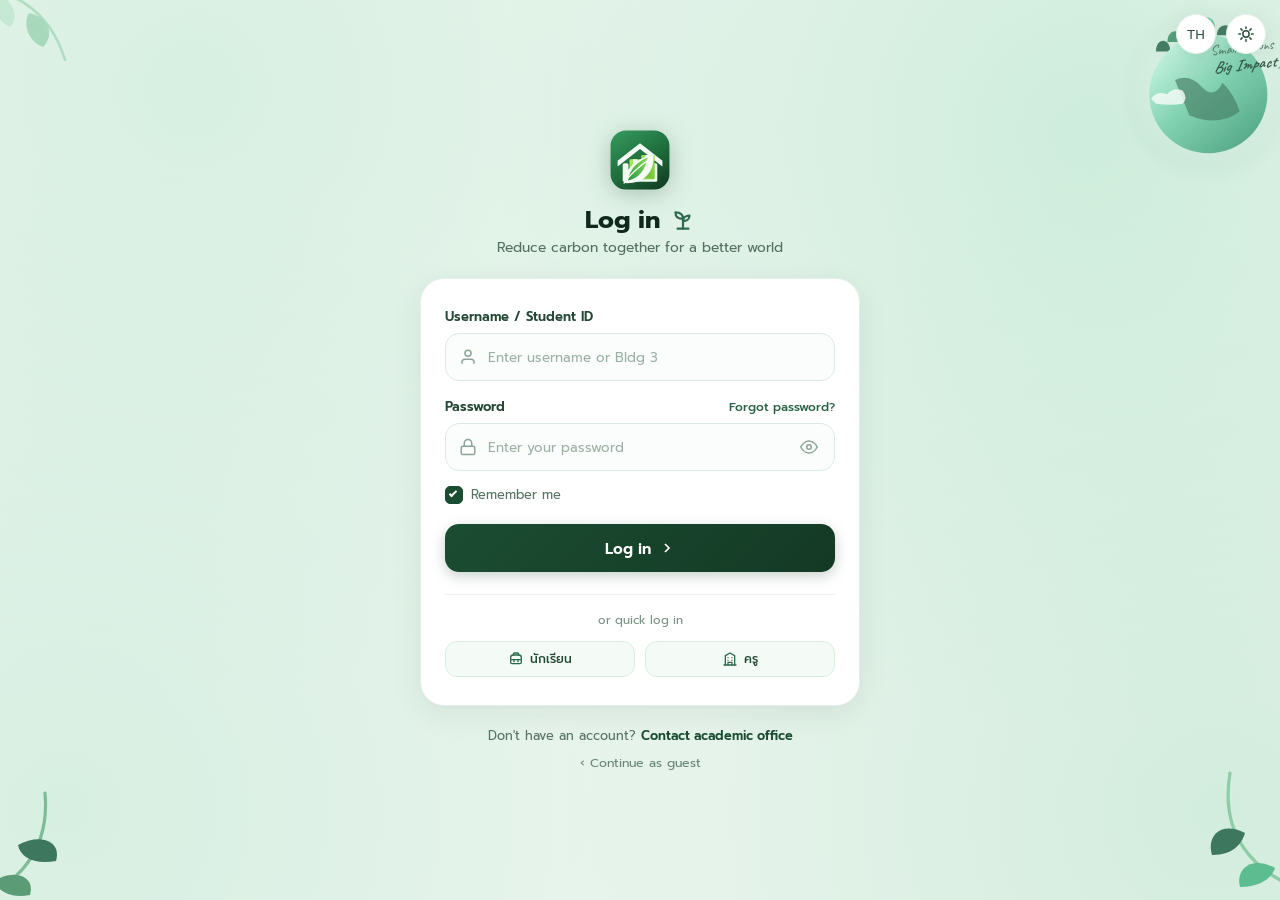
==== commit aab9c22c: "Add guest mode and carbon goal progress" ====
--- a/login.html
+++ b/login.html
@@ -14,6 +14,7 @@
   <link rel="preconnect" href="https://fonts.gstatic.com" crossorigin>
   <link href="https://fonts.googleapis.com/css2?family=Prompt:ital,wght@0,300;0,400;0,500;0,600;0,700;1,400&family=Caveat:wght@600;700&display=swap" rel="stylesheet">
   <link rel="stylesheet" href="login.css">
+  <link rel="stylesheet" href="animations.css">
   <script>
     // Sync theme + lang with index.html before first paint to avoid flash
     (function () {
@@ -120,7 +121,7 @@
     <!-- Branding Header -->
     <header class="login-header">
       <div class="brand-logo" title="Logo">
-        <img src="assets/logo.svg" alt="Green School Warehouse" class="brand-icon">
+        <img src="assets/logo.svg" alt="Green Transportation" class="brand-icon">
       </div>
       <h1 class="login-title"><span data-i18n="login.title">เข้าสู่ระบบ</span> <svg class="title-sprout" viewBox="0 0 24 24" fill="none" stroke="currentColor" stroke-width="2" stroke-linecap="round" stroke-linejoin="round" aria-hidden="true"><path d="M7 20h10"/><path d="M12 20V11"/><path d="M12 11C12 7 9 5 5 5c0 4 3 6 7 6z"/><path d="M12 13c0-3 2.5-5 6-5 0 3-2.5 5-6 5z"/></svg></h1>
       <p class="login-subtitle" data-i18n="login.sub">ร่วมกันลดคาร์บอน เพื่อโลกที่ดีกว่า</p>
@@ -147,7 +148,6 @@
               class="form-input" 
               data-i18n-ph="login.user.ph"
               placeholder="กรอกชื่อผู้ใช้ หรือ ตึก 3" 
-              value="ตึก 3" 
               required
             />
           </div>
@@ -173,7 +173,6 @@
               class="form-input" 
               data-i18n-ph="login.pass.ph"
               placeholder="กรอกรหัสผ่านของคุณ" 
-              value="123456" 
               required
             />
             <button type="button" class="toggle-password-btn" onclick="togglePasswordVisibility()" aria-label="แสดง/ซ่อนรหัสผ่าน">
@@ -213,13 +212,13 @@
             <span class="preset-icon">
               <svg viewBox="0 0 24 24" fill="none" stroke="currentColor" stroke-width="2" stroke-linecap="round" stroke-linejoin="round"><path d="M4 10a4 4 0 0 1 4-4h8a4 4 0 0 1 4 4v7a2 2 0 0 1-2 2H6a2 2 0 0 1-2-2v-7z"/><path d="M8 6V5a2 2 0 0 1 2-2h4a2 2 0 0 1 2 2v1"/><path d="M4 13h16"/><path d="M9 13v3"/><path d="M15 13v3"/></svg>
             </span>
-            <span class="preset-label">นักเรียน (ตึก 3)</span>
+            <span class="preset-label">นักเรียน</span>
           </button>
           <button type="button" class="preset-btn" onclick="quickLogin('อาจารย์สมศักดิ์ (สุรศักดิ์มนตรี)', 'ครู/บุคลากร')">
             <span class="preset-icon">
               <svg viewBox="0 0 24 24" fill="none" stroke="currentColor" stroke-width="2" stroke-linecap="round" stroke-linejoin="round"><path d="M3 21h18"/><path d="M5 21V7l7-4 7 4v14"/><path d="M9 21v-4h6v4"/><path d="M9 10h.01"/><path d="M15 10h.01"/><path d="M9 14h.01"/><path d="M15 14h.01"/></svg>
             </span>
-            <span class="preset-label">ครู / บุคลากร (สุรศักดิ์มนตรี)</span>
+            <span class="preset-label">ครู</span>
           </button>
         </div>
       </div>
@@ -240,6 +239,7 @@
   <div id="loginToast" class="login-toast" role="alert"></div>
 
   <script src="i18n.js"></script>
+  <script src="sfx.js"></script>
   <script>
     // Theme toggle — synced with index.html via localStorage key 'flukeblind-theme'
     (function () {
@@ -306,11 +306,14 @@
         return;
       }
 
+      saveLoginProfile(username, null);
+
       // Show loading spinner
       submitBtn.classList.add('loading');
       showToast(L === 'en' ? 'Verifying login…' : 'กำลังตรวจสอบข้อมูลเข้าสู่ระบบ...');
 
       setTimeout(() => {
+        try { window.SFX && window.SFX.success(); } catch (e) {}
         showToast(L === 'en' ? `Welcome ${username}! Going home…` : `ยินดีต้อนรับคุณ ${username}! กำลังพาไปหน้าหลัก...`);
         setTimeout(() => {
           window.location.href = 'index.html';
@@ -321,12 +324,37 @@
     function quickLogin(user, role) {
       document.getElementById('username').value = user;
       document.getElementById('password').value = '123456';
+      saveLoginProfile(user, role);
       const L = window.i18n ? window.i18n.lang : 'th';
       showToast(L === 'en' ? `Logging in as ${user} (${role})` : `เข้าสู่ระบบในฐานะ ${user} (${role})`);
       setTimeout(() => {
         window.location.href = 'index.html';
       }, 500);
     }
+
+    function saveLoginProfile(user, role) {
+      try { localStorage.removeItem('flukeblind-guest'); } catch (e) {}
+      var key = 'flukeblind-profile';
+      var profile;
+      try { profile = JSON.parse(localStorage.getItem(key)) || {}; } catch (e) { profile = {}; }
+      var isTeacher = role ? /ครู|บุคลากร|teacher|staff/i.test(role) : false;
+      profile.name = user;
+      profile.school = profile.school || 'โรงเรียนสุรศักดิ์มนตรี';
+      profile.province = profile.province || 'กรุงเทพมหานคร';
+      if (role) {
+        profile.type = isTeacher ? 'ครู' : 'นักเรียน';
+        profile.grade = isTeacher ? '—' : 'มัธยมศึกษาปีที่ 3';
+      } else {
+        profile.type = profile.type || 'นักเรียน';
+        profile.grade = profile.grade || 'มัธยมศึกษาปีที่ 3';
+      }
+      profile.goal = profile.goal || 'ลดการปล่อยคาร์บอน';
+      try { localStorage.setItem(key, JSON.stringify(profile)); } catch (e) {}
+    }
+
+    document.querySelector('.guest-link')?.addEventListener('click', function () {
+      try { localStorage.setItem('flukeblind-guest', 'true'); } catch (e) {}
+    });
 
     let toastTimeout;
     function showToast(message) {
--- a/animations.css
+++ b/animations.css
@@ -0,0 +1,95 @@
+/* Oscar animation pack — pure CSS, file:// safe. Respects prefers-reduced-motion. */
+@keyframes oscar-fade-up { from { opacity: 0; transform: translateY(14px); } to { opacity: 1; transform: translateY(0); } }
+@keyframes oscar-pop-in { 0% { opacity: 0; transform: scale(.92); } 60% { opacity: 1; transform: scale(1.02); } 100% { opacity: 1; transform: scale(1); } }
+@keyframes oscar-float-y { 0%,100% { transform: translateY(0); } 50% { transform: translateY(-6px); } }
+@keyframes oscar-sway { 0%,100% { transform: rotate(-4deg); } 50% { transform: rotate(4deg); } }
+@keyframes oscar-pulse-soft { 0%,100% { transform: scale(1); } 50% { transform: scale(1.05); } }
+@keyframes oscar-shimmer { from { transform: translateX(-100%); } to { transform: translateX(200%); } }
+@keyframes oscar-spin-slow { to { transform: rotate(360deg); } }
+@keyframes oscar-wiggle { 0%,100% { transform: rotate(0); } 25% { transform: rotate(-6deg); } 75% { transform: rotate(6deg); } }
+@keyframes oscar-toast-in { from { opacity: 0; transform: translate(-50%, -12px) scale(.95); } to { opacity: 1; transform: translate(-50%, 0) scale(1); } }
+@keyframes oscar-bar-grow { from { width: 0 !important; } }
+@keyframes oscar-leaf-fall { 0% { transform: translateY(-10px) rotate(0); opacity: 0; } 15% { opacity: .8; } 100% { transform: translateY(60px) rotate(60deg); opacity: 0; } }
+
+/* Page entrance */
+.app-container > * { animation: oscar-fade-up .5s ease both; }
+.app-container > *:nth-child(2) { animation-delay: .06s; }
+.app-container > *:nth-child(3) { animation-delay: .12s; }
+.app-container > *:nth-child(4) { animation-delay: .18s; }
+.app-container > *:nth-child(5) { animation-delay: .24s; }
+.app-container > *:nth-child(6) { animation-delay: .3s; }
+
+/* Cards lift on hover */
+.card { transition: transform .25s ease, box-shadow .25s ease; }
+.card:hover { transform: translateY(-3px); box-shadow: 0 10px 28px rgba(22,54,38,.1); }
+
+/* Buttons: press + hover */
+button, .btn-detail, .act-btn, .icon-btn, .view-all-pill, .edit-btn, .back-home-btn {
+  transition: transform .15s ease, box-shadow .2s ease, background .2s ease !important;
+}
+button:active { transform: scale(.94) !important; }
+.btn-detail:hover, .act-btn:hover { transform: translateY(-2px); box-shadow: 0 6px 14px rgba(27,77,50,.28); }
+.icon-btn:hover { transform: translateY(-2px) rotate(-4deg); }
+.category-box:hover .cat-icon-container { animation: oscar-wiggle .4s ease; }
+
+/* Nav tabs */
+.nav-tab { transition: transform .15s ease, color .2s ease; }
+.nav-tab:hover { transform: translateY(-2px); }
+.nav-tab.active .nav-icon-wrap { animation: tabBounce .35s cubic-bezier(.175,.885,.32,1.275); }
+
+/* Progress bars: grow + shimmer */
+.prog-fill { animation: oscar-bar-grow 1s ease both; position: relative; overflow: hidden; }
+.prog-fill::after { content: ""; position: absolute; inset: 0; width: 50%;
+  background: linear-gradient(90deg, transparent, rgba(255,255,255,.45), transparent);
+  animation: oscar-shimmer 2.2s ease-in-out infinite; }
+
+/* Stat numbers pop */
+.stat-num, .huge-number { animation: oscar-pop-in .5s ease both; }
+
+/* Floating decor */
+.decor-top-right, .decor-top-left, .decor-bottom-left, .decor-bottom-right { animation: oscar-float-y 5s ease-in-out infinite; }
+.decor-bottom-right { animation-delay: -2.5s; }
+.brand-logo { animation: oscar-pulse-soft 3s ease-in-out infinite; }
+.seedling-icon, .sprout-emoji { animation: oscar-sway 3.5s ease-in-out infinite; transform-origin: bottom center; }
+.sparkle { animation: oscar-pulse-soft 1.8s ease-in-out infinite; }
+
+/* Toasts */
+.app-toast.show, .login-toast.show { animation: oscar-toast-in .3s cubic-bezier(.16,1,.3,1); }
+
+/* Modals */
+.modal-overlay.active .modal-sheet { animation: oscar-pop-in .35s cubic-bezier(.16,1,.3,1); }
+/* Detail modals: no entrance transform leftovers — content must stay put */
+#vtype-detail-modal.active .modal-sheet,
+#cat-detail-modal.active .modal-sheet,
+#cat-all-modal.active .modal-sheet,
+#act-detail-modal.active .modal-sheet { animation: none; }
+.vehicle-kpi-card { animation: oscar-fade-up .4s ease both; }
+.vehicle-kpi-card:nth-child(2) { animation-delay: .08s; }
+.vehicle-kpi-card:nth-child(3) { animation-delay: .16s; }
+
+/* Lists stagger in */
+.saved-item-row, .activity-card-row, .notif-item, .profile-menu-item { animation: oscar-fade-up .4s ease both; }
+.saved-item-row:nth-child(2), .activity-card-row:nth-child(2), .notif-item:nth-child(2) { animation-delay: .07s; }
+.saved-item-row:nth-child(3), .activity-card-row:nth-child(3), .notif-item:nth-child(3) { animation-delay: .14s; }
+
+/* Search dropdown */
+.search-results:not([hidden]) { animation: oscar-pop-in .25s ease; }
+.search-result-item { transition: background .15s ease, transform .15s ease; }
+.search-result-item:hover { transform: translateX(4px); }
+
+/* Avatar + badges */
+.profile-avatar-large { animation: oscar-pop-in .5s ease both; }
+.profile-badge-pill, .stat-badge, .vehicle-badge-overlay { animation: oscar-pulse-soft 2.5s ease-in-out infinite; }
+
+/* Map pin bounce */
+.pin-head, .mini-map-pin { animation: oscar-float-y 2s ease-in-out infinite; }
+
+/* Scroll reveal helper (JS adds .revealed) */
+.reveal { opacity: 0; transform: translateY(16px); transition: opacity .5s ease, transform .5s ease; }
+.reveal.revealed { opacity: 1; transform: none; }
+
+/* Reduced motion: disable all */
+@media (prefers-reduced-motion: reduce) {
+  *, *::before, *::after { animation: none !important; transition: none !important; }
+  .reveal { opacity: 1; transform: none; }
+}
